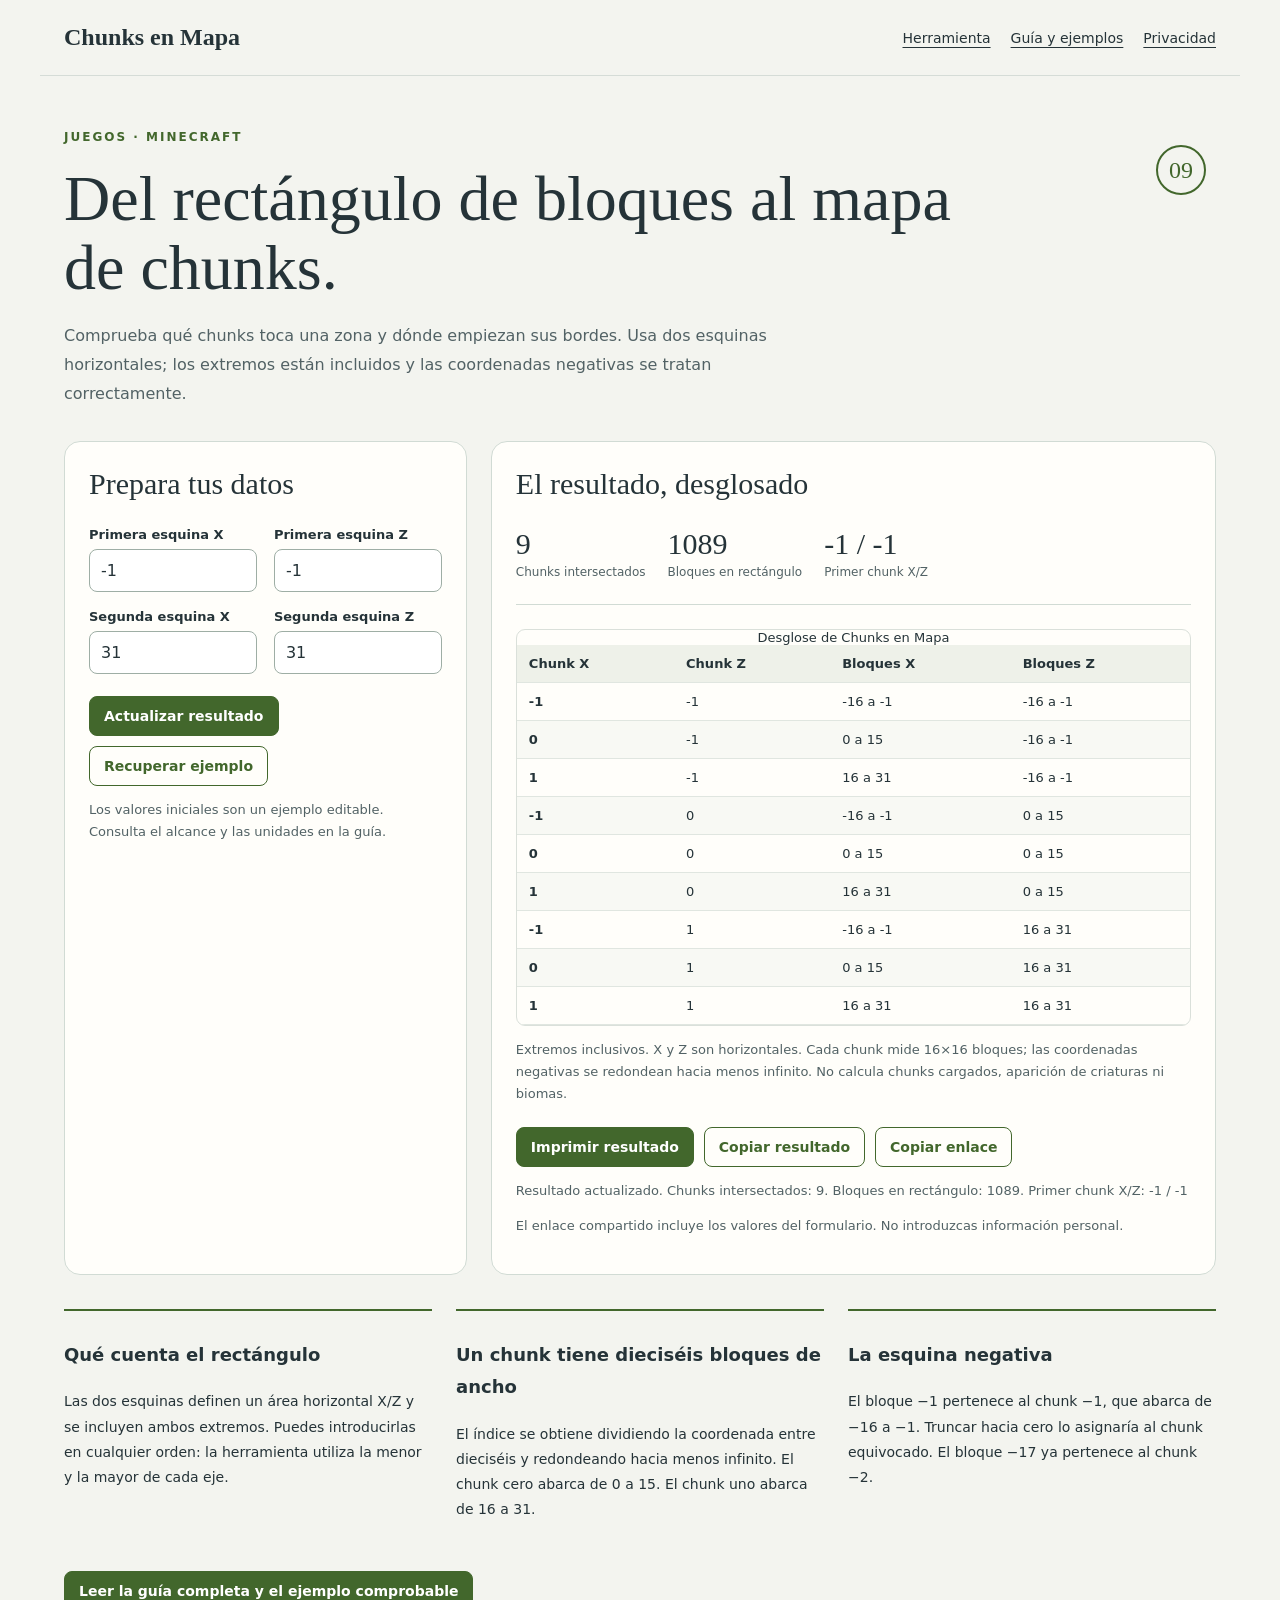
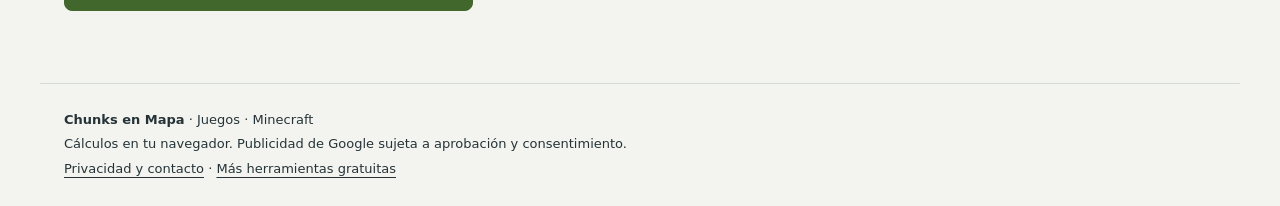
==== index.html @ a4ac7a9f "Publicar Chunks en Mapa completa" ====
<!doctype html><html lang="es"><head><meta charset="utf-8"><meta name="viewport" content="width=device-width,initial-scale=1"><meta name="theme-color" content="#42672c"><title>Calculadora de chunks por rectángulo y coordenadas negativas | Chunks en Mapa</title><meta name="description" content="Convierte un rectángulo de coordenadas X/Z en chunks de Minecraft, cuenta los intersectados y consulta sus límites, incluidas las coordenadas negativas."><link rel="canonical" href="https://ilga25.github.io/chunks-en-mapa/"><link rel="icon" href="favicon.svg" type="image/svg+xml"><link rel="stylesheet" href="style.css"><style>:root{--accent:#42672c}</style><script async src="https://pagead2.googlesyndication.com/pagead/js/adsbygoogle.js?client=ca-pub-2632653491273997" crossorigin="anonymous"></script><script src="privacy-options.js" defer></script><script src="math.js" defer></script><script src="app.js" defer></script><script id="tool-config" type="application/json">{"slug": "chunks-en-mapa", "name": "Chunks en Mapa", "kind": "chunks", "category": "Juegos · Minecraft", "color": "#42672c", "title": "Calculadora de chunks por rectángulo y coordenadas negativas", "description": "Convierte un rectángulo de coordenadas X/Z en chunks de Minecraft, cuenta los intersectados y consulta sus límites, incluidas las coordenadas negativas.", "hero": "Del rectángulo de bloques al mapa de chunks.", "intro": "Comprueba qué chunks toca una zona y dónde empiezan sus bordes. Usa dos esquinas horizontales; los extremos están incluidos y las coordenadas negativas se tratan correctamente.", "fields": [["x1", "Primera esquina X", -1, -30000000, 30000000, 1], ["z1", "Primera esquina Z", -1, -30000000, 30000000, 1], ["x2", "Segunda esquina X", 31, -30000000, 30000000, 1], ["z2", "Segunda esquina Z", 31, -30000000, 30000000, 1]], "source": ["Microsoft Learn: dimensiones de los chunks", "https://learn.microsoft.com/en-us/minecraft/creator/documents/simulationrenderdistanceguide?view=minecraft-bedrock-stable"], "guide": [["Qué cuenta el rectángulo", "Las dos esquinas definen un área horizontal X/Z y se incluyen ambos extremos. Puedes introducirlas en cualquier orden: la herramienta utiliza la menor y la mayor de cada eje."], ["Un chunk tiene dieciséis bloques de ancho", "El índice se obtiene dividiendo la coordenada entre dieciséis y redondeando hacia menos infinito. El chunk cero abarca de 0 a 15. El chunk uno abarca de 16 a 31."], ["La esquina negativa", "El bloque −1 pertenece al chunk −1, que abarca de −16 a −1. Truncar hacia cero lo asignaría al chunk equivocado. El bloque −17 ya pertenece al chunk −2."], ["Intersectar no es cubrir entero", "Un rectángulo puede tocar un solo bloque de un chunk y aun así ese chunk cuenta. Los límites de la tabla muestran los chunks completos, no solo la parte que se encuentra dentro de tu rectángulo."], ["No calcula lo que se está cargando", "El resultado es geométrico. Distancia de simulación, renderizado, plataformas y reglas del juego determinan otros comportamientos. No identifica slime chunks ni predice aparición de criaturas. Es una herramienta independiente y no oficial."], ["Ejemplo comprobable", "Desde X/Z −1 hasta 31 en ambos ejes aparecen los índices −1, 0 y 1. Son tres columnas por tres filas: nueve chunks intersectados. El rectángulo de bloques mide 33 por 33, un total de 1.089 bloques."]]}</script><script type="application/ld+json">{"@context": "https://schema.org", "@type": "WebApplication", "name": "Chunks en Mapa", "url": "https://ilga25.github.io/chunks-en-mapa/", "description": "Convierte un rectángulo de coordenadas X/Z en chunks de Minecraft, cuenta los intersectados y consulta sus límites, incluidas las coordenadas negativas.", "inLanguage": "es", "operatingSystem": "Any", "applicationCategory": "UtilitiesApplication", "offers": {"@type": "Offer", "price": "0", "priceCurrency": "EUR"}}</script></head><body><a href="#main" class="skip">Saltar al contenido</a><header><a href="./">Chunks en Mapa</a><nav aria-label="Principal"><a href="./">Herramienta</a><a href="guia.html">Guía y ejemplos</a><a href="privacidad.html">Privacidad</a></nav></header><main id="main"><section class="hero"><div class="badge" aria-hidden="true">09</div><p class="eyebrow">Juegos · Minecraft</p><h1>Del rectángulo de bloques al mapa de chunks.</h1><p class="intro">Comprueba qué chunks toca una zona y dónde empiezan sus bordes. Usa dos esquinas horizontales; los extremos están incluidos y las coordenadas negativas se tratan correctamente.</p></section><div class="workspace"><section class="panel inputs"><h2>Prepara tus datos</h2><form id="form"><div class="fields"><label class="field">Primera esquina X<input id="x1" type="number" min="-30000000" max="30000000" step="1" value="-1" required></label><label class="field">Primera esquina Z<input id="z1" type="number" min="-30000000" max="30000000" step="1" value="-1" required></label><label class="field">Segunda esquina X<input id="x2" type="number" min="-30000000" max="30000000" step="1" value="31" required></label><label class="field">Segunda esquina Z<input id="z2" type="number" min="-30000000" max="30000000" step="1" value="31" required></label></div><div class="actions"><button type="submit">Actualizar resultado</button><button id="reset" class="secondary" type="button">Recuperar ejemplo</button></div></form><p class="small">Los valores iniciales son un ejemplo editable. Consulta el alcance y las unidades en la guía.</p></section><section class="panel output"><h2>El resultado, desglosado</h2><noscript>Activa JavaScript para utilizar la herramienta. La guía se puede consultar sin JavaScript.</noscript><p id="error" role="alert" hidden></p><div id="result"><div id="metrics" class="metrics"></div><div class="table-wrap"><table><caption>Desglose de Chunks en Mapa</caption><thead><tr id="head-row"></tr></thead><tbody id="body-rows"></tbody></table></div><p id="note" class="small"></p></div><div class="actions"><button id="print" type="button">Imprimir resultado</button><button id="copy" type="button" class="secondary">Copiar resultado</button><button id="share" type="button" class="secondary">Copiar enlace</button></div><p id="feedback" role="status" class="small"></p><textarea id="copy-field" aria-label="Contenido para copiar" readonly hidden></textarea><p id="status" role="status" class="small"></p><p class="small share-note">El enlace compartido incluye los valores del formulario. No introduzcas información personal.</p></section></div><section class="cards"><article><h3>Qué cuenta el rectángulo</h3><p>Las dos esquinas definen un área horizontal X/Z y se incluyen ambos extremos. Puedes introducirlas en cualquier orden: la herramienta utiliza la menor y la mayor de cada eje.</p></article><article><h3>Un chunk tiene dieciséis bloques de ancho</h3><p>El índice se obtiene dividiendo la coordenada entre dieciséis y redondeando hacia menos infinito. El chunk cero abarca de 0 a 15. El chunk uno abarca de 16 a 31.</p></article><article><h3>La esquina negativa</h3><p>El bloque −1 pertenece al chunk −1, que abarca de −16 a −1. Truncar hacia cero lo asignaría al chunk equivocado. El bloque −17 ya pertenece al chunk −2.</p></article></section><p class="guide-link"><a class="button" href="guia.html">Leer la guía completa y el ejemplo comprobable</a></p></main><footer><strong>Chunks en Mapa</strong> · Juegos · Minecraft<br>Cálculos en tu navegador. Publicidad de Google sujeta a aprobación y consentimiento.<br><a href="privacidad.html">Privacidad y contacto</a> · <a href="https://ilga25.github.io/herramientas.html">Más herramientas gratuitas</a><div><button type="button" id="privacy-options" class="secondary" hidden>Opciones de privacidad</button></div></footer></body></html>
---- style.css ----
:root{font-family:system-ui,sans-serif;color:#253338;background:#f3f4ef;font-synthesis:none;--accent:#155e63}*{box-sizing:border-box}body{margin:0}a{color:inherit;text-underline-offset:4px}header,main,footer{max-width:1200px;margin:auto;padding:24px}header{display:flex;justify-content:space-between;align-items:center;gap:20px;border-bottom:1px solid #d5dcd7}header>a{font:700 24px Georgia,serif;text-decoration:none}nav{display:flex;flex-wrap:wrap;gap:20px;font-size:14px}.eyebrow{text-transform:uppercase;letter-spacing:2px;font-size:12px;color:var(--accent);font-weight:750;margin-top:30px}h1{font:clamp(40px,5vw,65px)/1.08 Georgia,serif;font-weight:400;max-width:900px;margin:20px 0}h2{font:30px/1.2 Georgia,serif}h3{font-size:18px}.intro{max-width:760px;line-height:1.8;color:#526265}.hero{position:relative;padding-right:70px}.badge{position:absolute;right:10px;top:15px;width:50px;height:50px;border:2px solid var(--accent);color:var(--accent);border-radius:50%;display:grid;place-items:center;font:24px Georgia,serif}.workspace{display:grid;grid-template-columns:minmax(300px,.75fr) minmax(430px,1.35fr);gap:24px;margin:32px 0}.panel{min-width:0;background:#fffefa;border:1px solid #d1dbd4;border-radius:16px;padding:24px}.panel h2{margin-top:0}.fields{display:grid;grid-template-columns:1fr 1fr;gap:17px}.field{font-size:13px;font-weight:650;display:block}.field input,.field select,.field textarea{display:block;width:100%;min-width:0;margin:7px 0 0;border:1px solid #9eaea5;border-radius:8px;background:white;font:16px system-ui;color:#253338;padding:11px}.field textarea{min-height:240px;resize:vertical;font:14px/1.6 ui-monospace,monospace}.text-field{grid-column:1/-1}input:focus,textarea:focus,button:focus-visible{outline:3px solid color-mix(in srgb,var(--accent) 35%,white);outline-offset:2px}.actions{display:flex;gap:10px;flex-wrap:wrap;margin-top:22px}button,.button{border:1px solid var(--accent);border-radius:8px;background:var(--accent);color:white;padding:11px 14px;font:600 14px system-ui;cursor:pointer;text-decoration:none;display:inline-block}button.secondary{background:transparent;color:var(--accent)}button:disabled{opacity:.45;cursor:default}.small{font-size:13px;line-height:1.7;color:#526265}.metrics{display:flex;flex-wrap:wrap;gap:22px;padding:0 0 24px;border-bottom:1px solid #d1dbd4;margin-bottom:24px}.metrics div{max-width:100%}.metrics strong{display:block;font:30px Georgia,serif;overflow-wrap:anywhere}.metrics span{font-size:12px;color:#526265}.table-wrap{overflow:auto;max-height:680px;border:1px solid #dae0da;border-radius:9px}table{border-collapse:collapse;width:100%;font-size:13px}th,td{border-bottom:1px solid #e0e6e0;padding:11px 12px;text-align:left;vertical-align:top}thead{background:#eef1e9;position:sticky;top:0}tbody th{font-weight:600}tbody tr:nth-child(even){background:#f8f9f4}td{white-space:pre-wrap;overflow-wrap:anywhere;max-width:500px}#error{background:#fbece3;color:#833e20;border-left:4px solid #af5b32;padding:18px;line-height:1.6}#copy-field{width:100%;min-height:100px;font:13px monospace}.reading{max-width:790px;line-height:1.85}.reading h2{margin-top:34px}.cards{display:grid;grid-template-columns:repeat(3,1fr);gap:24px;margin:34px 0}.cards article{border-top:2px solid var(--accent);padding-top:10px;font-size:14px;line-height:1.8}footer{border-top:1px solid #d5dcd7;margin-top:32px;font-size:13px;line-height:1.9}.skip{position:absolute;top:-100px}.skip:focus{top:10px;background:white;padding:14px;z-index:10}[hidden]{display:none!important}.prompt-tool .workspace{grid-template-columns:1fr}.prompt-tool .fields{grid-template-columns:1fr 1fr}.prompt-tool .text-field{grid-column:auto}.prompt-tool .table-wrap td:last-child{min-width:280px;max-width:750px;font-family:ui-monospace,monospace}.prompt-tool .table-wrap{max-height:800px}@media(max-width:850px){.workspace{grid-template-columns:1fr}.cards{grid-template-columns:1fr}.prompt-tool .fields{grid-template-columns:1fr}.hero{padding-right:0}.badge{display:none}header{align-items:flex-start;flex-direction:column}h1{font-size:43px}}@media(max-width:420px){header,main,footer{padding:18px}.panel{padding:17px}.fields{grid-template-columns:1fr}nav{gap:14px}}@media print{body{background:white}header,footer,.hero,.inputs,.actions,.small.share-note,.cards,#feedback,#copy-field,.guide-link{display:none}.workspace{display:block}.panel{border:0;padding:0}.table-wrap{max-height:none;overflow:visible;border:0}thead{position:static}tr{break-inside:avoid}table{font-size:10px}main{padding:0}.metrics strong{font-size:24px}}
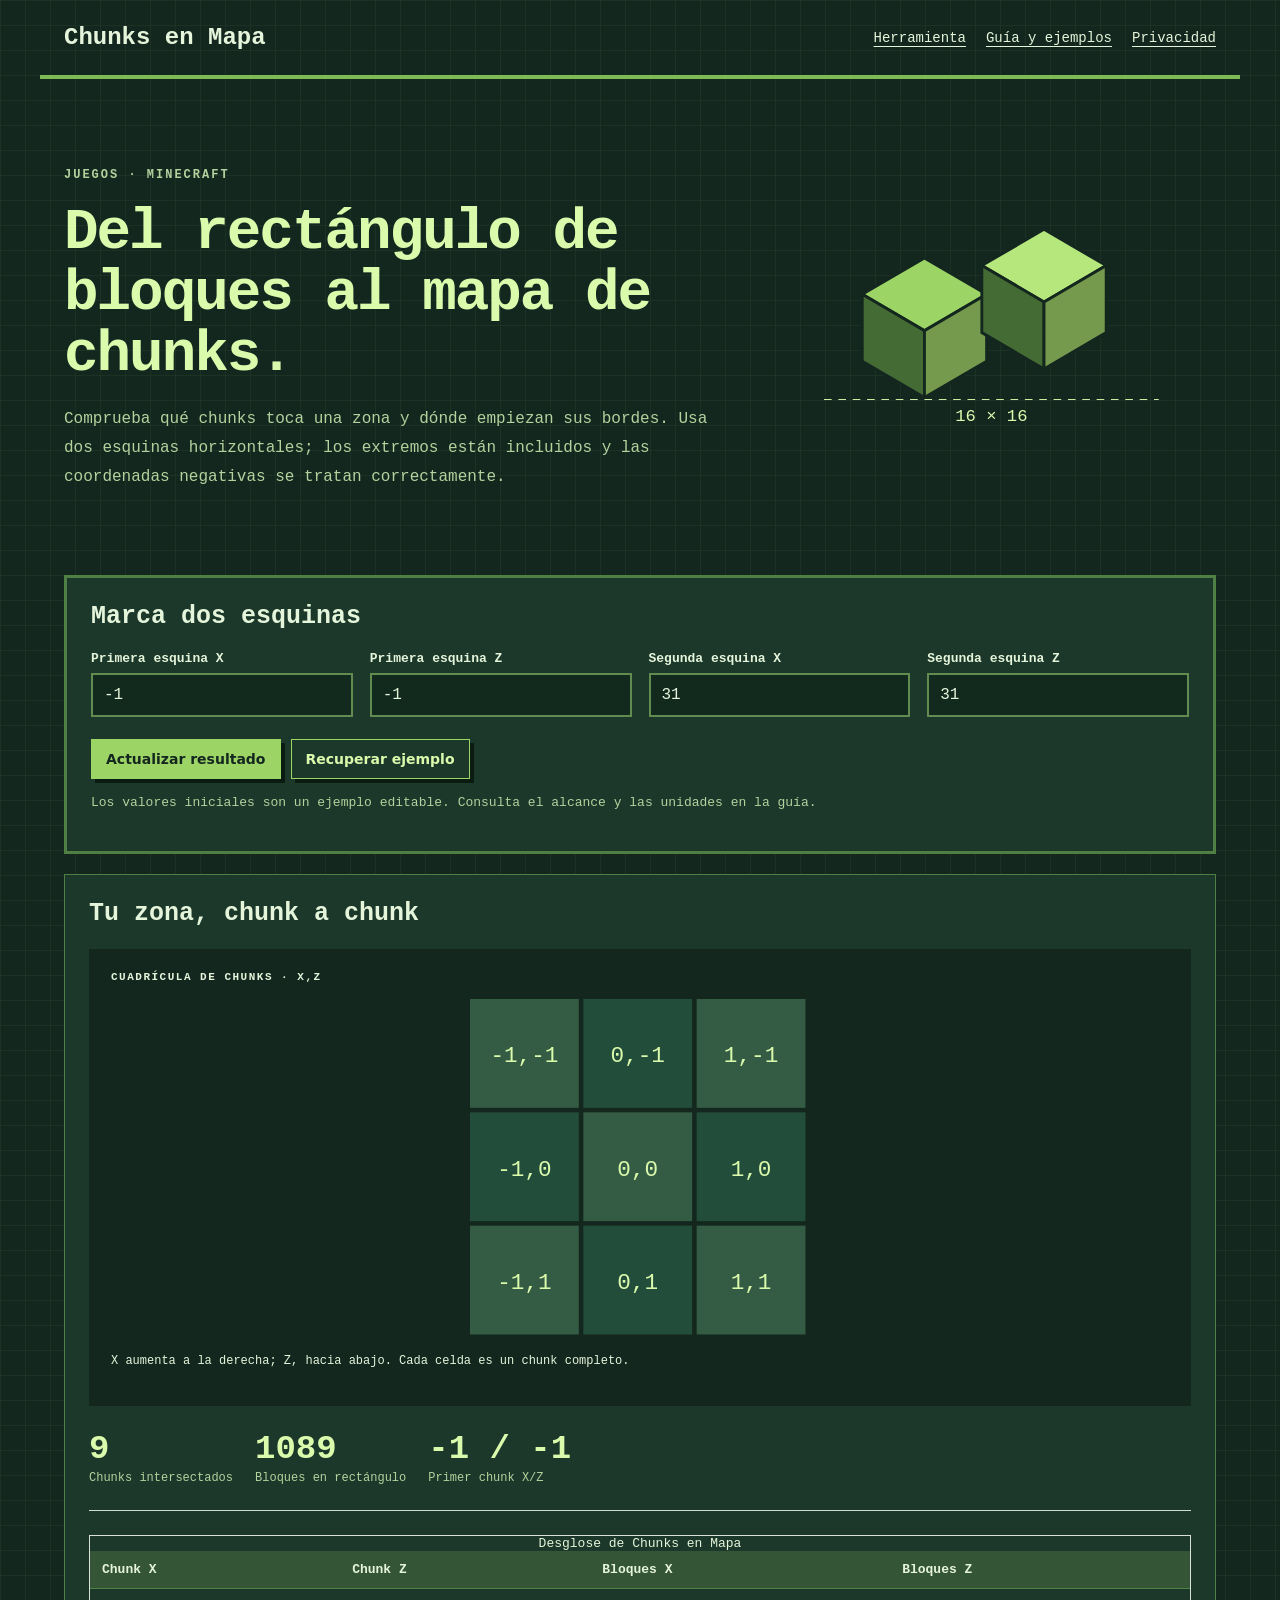
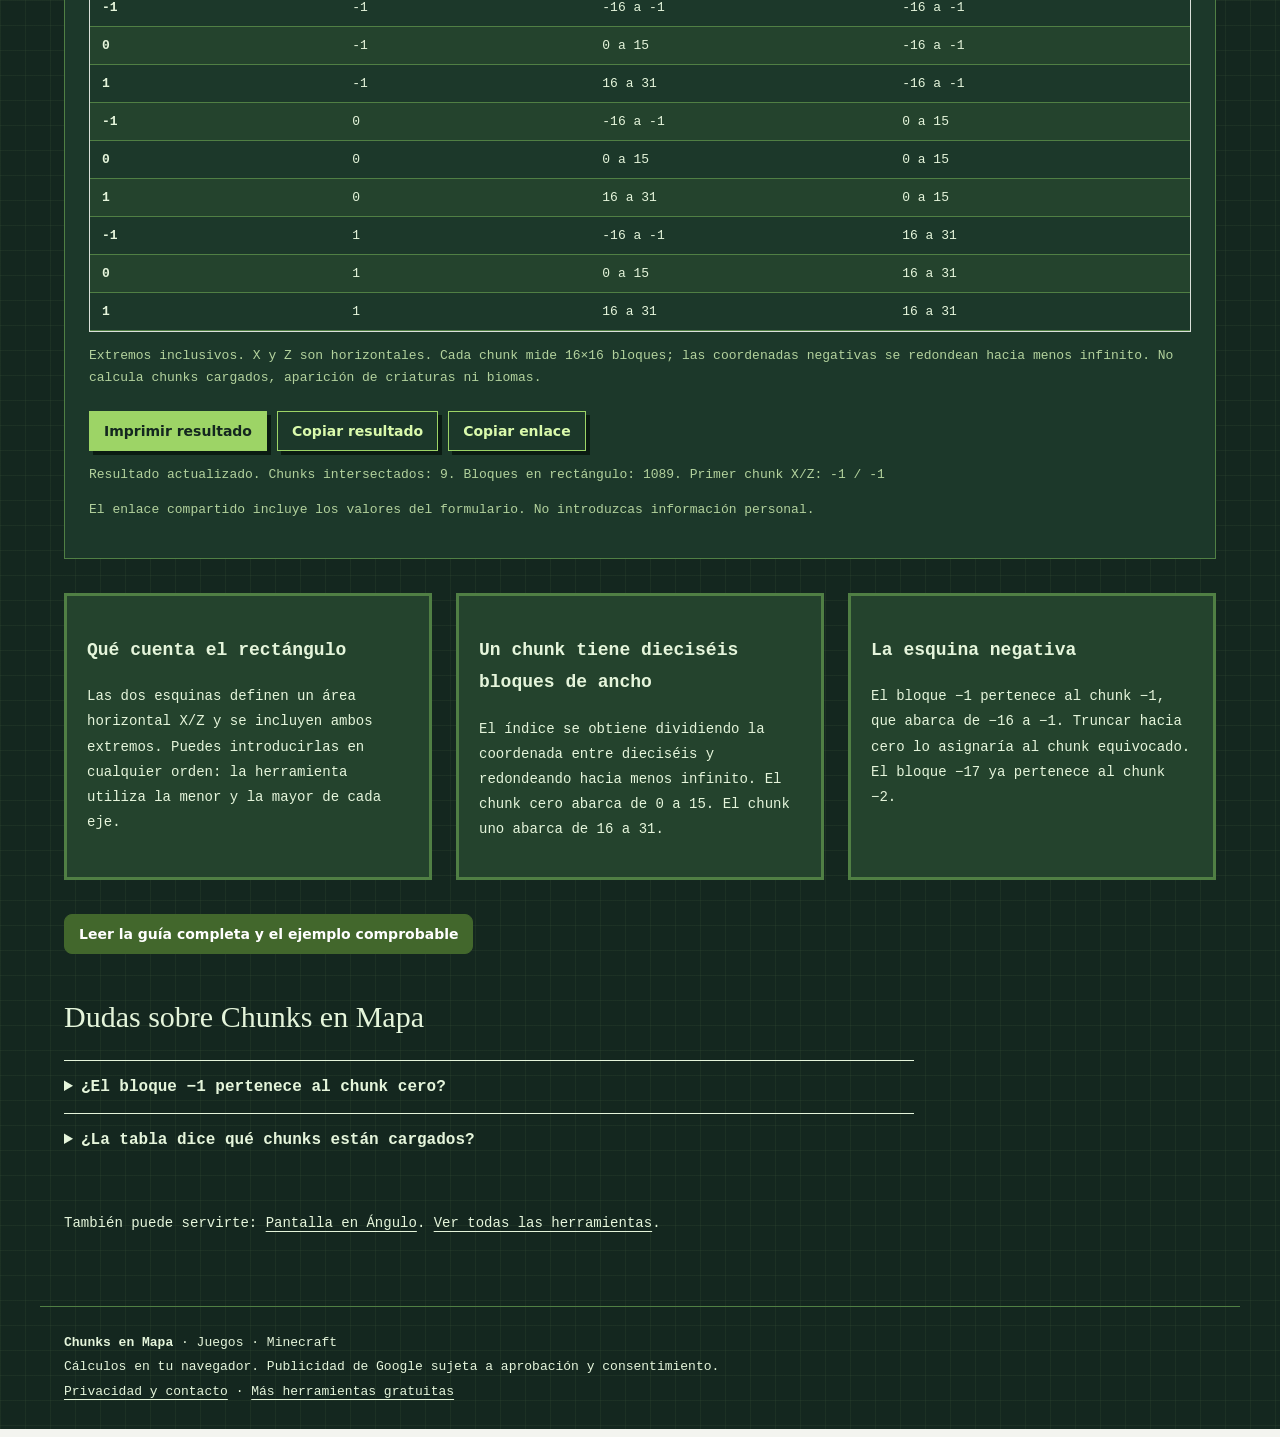
==== commit 5f483d69: "Identidad visual y SEO de Chunks en Mapa" ====
--- a/index.html
+++ b/index.html
@@ -1 +1 @@
-<!doctype html><html lang="es"><head><meta charset="utf-8"><meta name="viewport" content="width=device-width,initial-scale=1"><meta name="theme-color" content="#42672c"><title>Calculadora de chunks por rectángulo y coordenadas negativas | Chunks en Mapa</title><meta name="description" content="Convierte un rectángulo de coordenadas X/Z en chunks de Minecraft, cuenta los intersectados y consulta sus límites, incluidas las coordenadas negativas."><link rel="canonical" href="https://ilga25.github.io/chunks-en-mapa/"><link rel="icon" href="favicon.svg" type="image/svg+xml"><link rel="stylesheet" href="style.css"><style>:root{--accent:#42672c}</style><script async src="https://pagead2.googlesyndication.com/pagead/js/adsbygoogle.js?client=ca-pub-2632653491273997" crossorigin="anonymous"></script><script src="privacy-options.js" defer></script><script src="math.js" defer></script><script src="app.js" defer></script><script id="tool-config" type="application/json">{"slug": "chunks-en-mapa", "name": "Chunks en Mapa", "kind": "chunks", "category": "Juegos · Minecraft", "color": "#42672c", "title": "Calculadora de chunks por rectángulo y coordenadas negativas", "description": "Convierte un rectángulo de coordenadas X/Z en chunks de Minecraft, cuenta los intersectados y consulta sus límites, incluidas las coordenadas negativas.", "hero": "Del rectángulo de bloques al mapa de chunks.", "intro": "Comprueba qué chunks toca una zona y dónde empiezan sus bordes. Usa dos esquinas horizontales; los extremos están incluidos y las coordenadas negativas se tratan correctamente.", "fields": [["x1", "Primera esquina X", -1, -30000000, 30000000, 1], ["z1", "Primera esquina Z", -1, -30000000, 30000000, 1], ["x2", "Segunda esquina X", 31, -30000000, 30000000, 1], ["z2", "Segunda esquina Z", 31, -30000000, 30000000, 1]], "source": ["Microsoft Learn: dimensiones de los chunks", "https://learn.microsoft.com/en-us/minecraft/creator/documents/simulationrenderdistanceguide?view=minecraft-bedrock-stable"], "guide": [["Qué cuenta el rectángulo", "Las dos esquinas definen un área horizontal X/Z y se incluyen ambos extremos. Puedes introducirlas en cualquier orden: la herramienta utiliza la menor y la mayor de cada eje."], ["Un chunk tiene dieciséis bloques de ancho", "El índice se obtiene dividiendo la coordenada entre dieciséis y redondeando hacia menos infinito. El chunk cero abarca de 0 a 15. El chunk uno abarca de 16 a 31."], ["La esquina negativa", "El bloque −1 pertenece al chunk −1, que abarca de −16 a −1. Truncar hacia cero lo asignaría al chunk equivocado. El bloque −17 ya pertenece al chunk −2."], ["Intersectar no es cubrir entero", "Un rectángulo puede tocar un solo bloque de un chunk y aun así ese chunk cuenta. Los límites de la tabla muestran los chunks completos, no solo la parte que se encuentra dentro de tu rectángulo."], ["No calcula lo que se está cargando", "El resultado es geométrico. Distancia de simulación, renderizado, plataformas y reglas del juego determinan otros comportamientos. No identifica slime chunks ni predice aparición de criaturas. Es una herramienta independiente y no oficial."], ["Ejemplo comprobable", "Desde X/Z −1 hasta 31 en ambos ejes aparecen los índices −1, 0 y 1. Son tres columnas por tres filas: nueve chunks intersectados. El rectángulo de bloques mide 33 por 33, un total de 1.089 bloques."]]}</script><script type="application/ld+json">{"@context": "https://schema.org", "@type": "WebApplication", "name": "Chunks en Mapa", "url": "https://ilga25.github.io/chunks-en-mapa/", "description": "Convierte un rectángulo de coordenadas X/Z en chunks de Minecraft, cuenta los intersectados y consulta sus límites, incluidas las coordenadas negativas.", "inLanguage": "es", "operatingSystem": "Any", "applicationCategory": "UtilitiesApplication", "offers": {"@type": "Offer", "price": "0", "priceCurrency": "EUR"}}</script></head><body><a href="#main" class="skip">Saltar al contenido</a><header><a href="./">Chunks en Mapa</a><nav aria-label="Principal"><a href="./">Herramienta</a><a href="guia.html">Guía y ejemplos</a><a href="privacidad.html">Privacidad</a></nav></header><main id="main"><section class="hero"><div class="badge" aria-hidden="true">09</div><p class="eyebrow">Juegos · Minecraft</p><h1>Del rectángulo de bloques al mapa de chunks.</h1><p class="intro">Comprueba qué chunks toca una zona y dónde empiezan sus bordes. Usa dos esquinas horizontales; los extremos están incluidos y las coordenadas negativas se tratan correctamente.</p></section><div class="workspace"><section class="panel inputs"><h2>Prepara tus datos</h2><form id="form"><div class="fields"><label class="field">Primera esquina X<input id="x1" type="number" min="-30000000" max="30000000" step="1" value="-1" required></label><label class="field">Primera esquina Z<input id="z1" type="number" min="-30000000" max="30000000" step="1" value="-1" required></label><label class="field">Segunda esquina X<input id="x2" type="number" min="-30000000" max="30000000" step="1" value="31" required></label><label class="field">Segunda esquina Z<input id="z2" type="number" min="-30000000" max="30000000" step="1" value="31" required></label></div><div class="actions"><button type="submit">Actualizar resultado</button><button id="reset" class="secondary" type="button">Recuperar ejemplo</button></div></form><p class="small">Los valores iniciales son un ejemplo editable. Consulta el alcance y las unidades en la guía.</p></section><section class="panel output"><h2>El resultado, desglosado</h2><noscript>Activa JavaScript para utilizar la herramienta. La guía se puede consultar sin JavaScript.</noscript><p id="error" role="alert" hidden></p><div id="result"><div id="metrics" class="metrics"></div><div class="table-wrap"><table><caption>Desglose de Chunks en Mapa</caption><thead><tr id="head-row"></tr></thead><tbody id="body-rows"></tbody></table></div><p id="note" class="small"></p></div><div class="actions"><button id="print" type="button">Imprimir resultado</button><button id="copy" type="button" class="secondary">Copiar resultado</button><button id="share" type="button" class="secondary">Copiar enlace</button></div><p id="feedback" role="status" class="small"></p><textarea id="copy-field" aria-label="Contenido para copiar" readonly hidden></textarea><p id="status" role="status" class="small"></p><p class="small share-note">El enlace compartido incluye los valores del formulario. No introduzcas información personal.</p></section></div><section class="cards"><article><h3>Qué cuenta el rectángulo</h3><p>Las dos esquinas definen un área horizontal X/Z y se incluyen ambos extremos. Puedes introducirlas en cualquier orden: la herramienta utiliza la menor y la mayor de cada eje.</p></article><article><h3>Un chunk tiene dieciséis bloques de ancho</h3><p>El índice se obtiene dividiendo la coordenada entre dieciséis y redondeando hacia menos infinito. El chunk cero abarca de 0 a 15. El chunk uno abarca de 16 a 31.</p></article><article><h3>La esquina negativa</h3><p>El bloque −1 pertenece al chunk −1, que abarca de −16 a −1. Truncar hacia cero lo asignaría al chunk equivocado. El bloque −17 ya pertenece al chunk −2.</p></article></section><p class="guide-link"><a class="button" href="guia.html">Leer la guía completa y el ejemplo comprobable</a></p></main><footer><strong>Chunks en Mapa</strong> · Juegos · Minecraft<br>Cálculos en tu navegador. Publicidad de Google sujeta a aprobación y consentimiento.<br><a href="privacidad.html">Privacidad y contacto</a> · <a href="https://ilga25.github.io/herramientas.html">Más herramientas gratuitas</a><div><button type="button" id="privacy-options" class="secondary" hidden>Opciones de privacidad</button></div></footer></body></html>+<!doctype html><html lang="es"><head><meta charset="utf-8"><meta name="viewport" content="width=device-width,initial-scale=1"><meta name="theme-color" content="#42672c"><title>Calculadora de chunks por rectángulo y coordenadas negativas | Chunks en Mapa</title><meta name="description" content="Convierte un rectángulo de coordenadas X/Z en chunks de Minecraft, cuenta los intersectados y consulta sus límites, incluidas las coordenadas negativas."><link rel="canonical" href="https://ilga25.github.io/chunks-en-mapa/"><link rel="icon" href="favicon.svg" type="image/svg+xml"><link rel="stylesheet" href="style.css"><style>:root{--accent:#42672c}</style><script async src="https://pagead2.googlesyndication.com/pagead/js/adsbygoogle.js?client=ca-pub-2632653491273997" crossorigin="anonymous"></script><script src="privacy-options.js" defer></script><script src="math.js" defer></script><script src="app.js" defer></script><script id="tool-config" type="application/json">{"slug": "chunks-en-mapa", "name": "Chunks en Mapa", "kind": "chunks", "category": "Juegos · Minecraft", "color": "#42672c", "title": "Calculadora de chunks por rectángulo y coordenadas negativas", "description": "Convierte un rectángulo de coordenadas X/Z en chunks de Minecraft, cuenta los intersectados y consulta sus límites, incluidas las coordenadas negativas.", "hero": "Del rectángulo de bloques al mapa de chunks.", "intro": "Comprueba qué chunks toca una zona y dónde empiezan sus bordes. Usa dos esquinas horizontales; los extremos están incluidos y las coordenadas negativas se tratan correctamente.", "fields": [["x1", "Primera esquina X", -1, -30000000, 30000000, 1], ["z1", "Primera esquina Z", -1, -30000000, 30000000, 1], ["x2", "Segunda esquina X", 31, -30000000, 30000000, 1], ["z2", "Segunda esquina Z", 31, -30000000, 30000000, 1]], "source": ["Microsoft Learn: dimensiones de los chunks", "https://learn.microsoft.com/en-us/minecraft/creator/documents/simulationrenderdistanceguide?view=minecraft-bedrock-stable"], "guide": [["Qué cuenta el rectángulo", "Las dos esquinas definen un área horizontal X/Z y se incluyen ambos extremos. Puedes introducirlas en cualquier orden: la herramienta utiliza la menor y la mayor de cada eje."], ["Un chunk tiene dieciséis bloques de ancho", "El índice se obtiene dividiendo la coordenada entre dieciséis y redondeando hacia menos infinito. El chunk cero abarca de 0 a 15. El chunk uno abarca de 16 a 31."], ["La esquina negativa", "El bloque −1 pertenece al chunk −1, que abarca de −16 a −1. Truncar hacia cero lo asignaría al chunk equivocado. El bloque −17 ya pertenece al chunk −2."], ["Intersectar no es cubrir entero", "Un rectángulo puede tocar un solo bloque de un chunk y aun así ese chunk cuenta. Los límites de la tabla muestran los chunks completos, no solo la parte que se encuentra dentro de tu rectángulo."], ["No calcula lo que se está cargando", "El resultado es geométrico. Distancia de simulación, renderizado, plataformas y reglas del juego determinan otros comportamientos. No identifica slime chunks ni predice aparición de criaturas. Es una herramienta independiente y no oficial."], ["Ejemplo comprobable", "Desde X/Z −1 hasta 31 en ambos ejes aparecen los índices −1, 0 y 1. Son tres columnas por tres filas: nueve chunks intersectados. El rectángulo de bloques mide 33 por 33, un total de 1.089 bloques."]]}</script><script type="application/ld+json">{"@context": "https://schema.org", "@type": "WebApplication", "name": "Chunks en Mapa", "url": "https://ilga25.github.io/chunks-en-mapa/", "description": "Convierte un rectángulo de coordenadas X/Z en chunks de Minecraft, cuenta los intersectados y consulta sus límites, incluidas las coordenadas negativas.", "inLanguage": "es", "operatingSystem": "Any", "applicationCategory": "UtilitiesApplication", "offers": {"@type": "Offer", "price": "0", "priceCurrency": "EUR"}}</script><meta property="og:type" content="website"><meta property="og:locale" content="es_ES"><meta property="og:url" content="https://ilga25.github.io/chunks-en-mapa/"><meta property="og:title" content="Calculadora de chunks por rectángulo y coordenadas negativas | Chunks en Mapa"><meta name="twitter:card" content="summary"><meta property="og:description" content="Convierte un rectángulo de coordenadas X/Z en chunks de Minecraft, cuenta los intersectados y consulta sus límites, incluidas las coordenadas negativas."></head><body class="theme-chunks"><a href="#main" class="skip">Saltar al contenido</a><header><a href="./">Chunks en Mapa</a><nav aria-label="Principal"><a href="./">Herramienta</a><a href="guia.html">Guía y ejemplos</a><a href="privacidad.html">Privacidad</a></nav></header><main id="main"><section class="hero"><div class="hero-copy"><p class="eyebrow">Juegos · Minecraft</p><h1>Del rectángulo de bloques al mapa de chunks.</h1><p class="intro">Comprueba qué chunks toca una zona y dónde empiezan sus bordes. Usa dos esquinas horizontales; los extremos están incluidos y las coordenadas negativas se tratan correctamente.</p></div><div class="brand-art" aria-hidden="true"><svg viewBox="0 0 400 230"><g stroke="#14271f" stroke-width="3"><path d="M65 85l65-38 65 38-65 38z" fill="#9dd466"/><path d="M65 85v70l65 38v-70z" fill="#456b35"/><path d="M130 123v70l65-38V85z" fill="#75994d"/><path d="M190 55l65-38 65 38-65 38z" fill="#b6e77c"/><path d="M190 55v70l65 38V93z" fill="#456b35"/><path d="M255 93v70l65-38V55z" fill="#75994d"/></g><path d="M25 195h350" stroke="#dafaac" stroke-dasharray="8 7"/><text x="200" y="217" fill="#dafaac" text-anchor="middle" font-family="monospace" font-size="18">16 × 16</text></svg></div></section><div class="workspace"><section class="panel inputs"><h2>Marca dos esquinas</h2><form id="form"><div class="fields"><label class="field">Primera esquina X<input id="x1" type="number" min="-30000000" max="30000000" step="1" value="-1" required></label><label class="field">Primera esquina Z<input id="z1" type="number" min="-30000000" max="30000000" step="1" value="-1" required></label><label class="field">Segunda esquina X<input id="x2" type="number" min="-30000000" max="30000000" step="1" value="31" required></label><label class="field">Segunda esquina Z<input id="z2" type="number" min="-30000000" max="30000000" step="1" value="31" required></label></div><div class="actions"><button type="submit">Actualizar resultado</button><button id="reset" class="secondary" type="button">Recuperar ejemplo</button></div></form><p class="small">Los valores iniciales son un ejemplo editable. Consulta el alcance y las unidades en la guía.</p></section><section class="panel output"><h2>Tu zona, chunk a chunk</h2><noscript>Activa JavaScript para utilizar la herramienta. La guía se puede consultar sin JavaScript.</noscript><p id="error" role="alert" hidden></p><div id="result"><div id="feature-viz"></div><div id="metrics" class="metrics"></div><div class="table-wrap"><table><caption>Desglose de Chunks en Mapa</caption><thead><tr id="head-row"></tr></thead><tbody id="body-rows"></tbody></table></div><p id="note" class="small"></p></div><div class="actions"><button id="print" type="button">Imprimir resultado</button><button id="copy" type="button" class="secondary">Copiar resultado</button><button id="share" type="button" class="secondary">Copiar enlace</button></div><p id="feedback" role="status" class="small"></p><textarea id="copy-field" aria-label="Contenido para copiar" readonly hidden></textarea><p id="status" role="status" class="small"></p><p class="small share-note">El enlace compartido incluye los valores del formulario. No introduzcas información personal.</p></section></div><section class="cards"><article><h3>Qué cuenta el rectángulo</h3><p>Las dos esquinas definen un área horizontal X/Z y se incluyen ambos extremos. Puedes introducirlas en cualquier orden: la herramienta utiliza la menor y la mayor de cada eje.</p></article><article><h3>Un chunk tiene dieciséis bloques de ancho</h3><p>El índice se obtiene dividiendo la coordenada entre dieciséis y redondeando hacia menos infinito. El chunk cero abarca de 0 a 15. El chunk uno abarca de 16 a 31.</p></article><article><h3>La esquina negativa</h3><p>El bloque −1 pertenece al chunk −1, que abarca de −16 a −1. Truncar hacia cero lo asignaría al chunk equivocado. El bloque −17 ya pertenece al chunk −2.</p></article></section><p class="guide-link"><a class="button" href="guia.html">Leer la guía completa y el ejemplo comprobable</a></p><!-- EXTRA IDENTIDAD --><section class="faq-custom"><h2>Dudas sobre Chunks en Mapa</h2><details><summary>¿El bloque −1 pertenece al chunk cero?</summary><p>No. Pertenece al chunk −1, que contiene los bloques de −16 a −1.</p></details><details><summary>¿La tabla dice qué chunks están cargados?</summary><p>No. Cuenta los que intersectan un rectángulo; la carga depende de ajustes y reglas del juego.</p></details></section><p class="related-tool">También puede servirte: <a href="https://ilga25.github.io/pantalla-en-angulo/">Pantalla en Ángulo</a>. <a href="https://ilga25.github.io/herramientas.html">Ver todas las herramientas</a>.</p><!-- FIN EXTRA IDENTIDAD --></main><footer><strong>Chunks en Mapa</strong> · Juegos · Minecraft<br>Cálculos en tu navegador. Publicidad de Google sujeta a aprobación y consentimiento.<br><a href="privacidad.html">Privacidad y contacto</a> · <a href="https://ilga25.github.io/herramientas.html">Más herramientas gratuitas</a><div><button type="button" id="privacy-options" class="secondary" hidden>Opciones de privacidad</button></div></footer></body></html>
--- a/style.css
+++ b/style.css
@@ -1 +1,13 @@
-:root{font-family:system-ui,sans-serif;color:#253338;background:#f3f4ef;font-synthesis:none;--accent:#155e63}*{box-sizing:border-box}body{margin:0}a{color:inherit;text-underline-offset:4px}header,main,footer{max-width:1200px;margin:auto;padding:24px}header{display:flex;justify-content:space-between;align-items:center;gap:20px;border-bottom:1px solid #d5dcd7}header>a{font:700 24px Georgia,serif;text-decoration:none}nav{display:flex;flex-wrap:wrap;gap:20px;font-size:14px}.eyebrow{text-transform:uppercase;letter-spacing:2px;font-size:12px;color:var(--accent);font-weight:750;margin-top:30px}h1{font:clamp(40px,5vw,65px)/1.08 Georgia,serif;font-weight:400;max-width:900px;margin:20px 0}h2{font:30px/1.2 Georgia,serif}h3{font-size:18px}.intro{max-width:760px;line-height:1.8;color:#526265}.hero{position:relative;padding-right:70px}.badge{position:absolute;right:10px;top:15px;width:50px;height:50px;border:2px solid var(--accent);color:var(--accent);border-radius:50%;display:grid;place-items:center;font:24px Georgia,serif}.workspace{display:grid;grid-template-columns:minmax(300px,.75fr) minmax(430px,1.35fr);gap:24px;margin:32px 0}.panel{min-width:0;background:#fffefa;border:1px solid #d1dbd4;border-radius:16px;padding:24px}.panel h2{margin-top:0}.fields{display:grid;grid-template-columns:1fr 1fr;gap:17px}.field{font-size:13px;font-weight:650;display:block}.field input,.field select,.field textarea{display:block;width:100%;min-width:0;margin:7px 0 0;border:1px solid #9eaea5;border-radius:8px;background:white;font:16px system-ui;color:#253338;padding:11px}.field textarea{min-height:240px;resize:vertical;font:14px/1.6 ui-monospace,monospace}.text-field{grid-column:1/-1}input:focus,textarea:focus,button:focus-visible{outline:3px solid color-mix(in srgb,var(--accent) 35%,white);outline-offset:2px}.actions{display:flex;gap:10px;flex-wrap:wrap;margin-top:22px}button,.button{border:1px solid var(--accent);border-radius:8px;background:var(--accent);color:white;padding:11px 14px;font:600 14px system-ui;cursor:pointer;text-decoration:none;display:inline-block}button.secondary{background:transparent;color:var(--accent)}button:disabled{opacity:.45;cursor:default}.small{font-size:13px;line-height:1.7;color:#526265}.metrics{display:flex;flex-wrap:wrap;gap:22px;padding:0 0 24px;border-bottom:1px solid #d1dbd4;margin-bottom:24px}.metrics div{max-width:100%}.metrics strong{display:block;font:30px Georgia,serif;overflow-wrap:anywhere}.metrics span{font-size:12px;color:#526265}.table-wrap{overflow:auto;max-height:680px;border:1px solid #dae0da;border-radius:9px}table{border-collapse:collapse;width:100%;font-size:13px}th,td{border-bottom:1px solid #e0e6e0;padding:11px 12px;text-align:left;vertical-align:top}thead{background:#eef1e9;position:sticky;top:0}tbody th{font-weight:600}tbody tr:nth-child(even){background:#f8f9f4}td{white-space:pre-wrap;overflow-wrap:anywhere;max-width:500px}#error{background:#fbece3;color:#833e20;border-left:4px solid #af5b32;padding:18px;line-height:1.6}#copy-field{width:100%;min-height:100px;font:13px monospace}.reading{max-width:790px;line-height:1.85}.reading h2{margin-top:34px}.cards{display:grid;grid-template-columns:repeat(3,1fr);gap:24px;margin:34px 0}.cards article{border-top:2px solid var(--accent);padding-top:10px;font-size:14px;line-height:1.8}footer{border-top:1px solid #d5dcd7;margin-top:32px;font-size:13px;line-height:1.9}.skip{position:absolute;top:-100px}.skip:focus{top:10px;background:white;padding:14px;z-index:10}[hidden]{display:none!important}.prompt-tool .workspace{grid-template-columns:1fr}.prompt-tool .fields{grid-template-columns:1fr 1fr}.prompt-tool .text-field{grid-column:auto}.prompt-tool .table-wrap td:last-child{min-width:280px;max-width:750px;font-family:ui-monospace,monospace}.prompt-tool .table-wrap{max-height:800px}@media(max-width:850px){.workspace{grid-template-columns:1fr}.cards{grid-template-columns:1fr}.prompt-tool .fields{grid-template-columns:1fr}.hero{padding-right:0}.badge{display:none}header{align-items:flex-start;flex-direction:column}h1{font-size:43px}}@media(max-width:420px){header,main,footer{padding:18px}.panel{padding:17px}.fields{grid-template-columns:1fr}nav{gap:14px}}@media print{body{background:white}header,footer,.hero,.inputs,.actions,.small.share-note,.cards,#feedback,#copy-field,.guide-link{display:none}.workspace{display:block}.panel{border:0;padding:0}.table-wrap{max-height:none;overflow:visible;border:0}thead{position:static}tr{break-inside:avoid}table{font-size:10px}main{padding:0}.metrics strong{font-size:24px}}
+:root{font-family:system-ui,sans-serif;color:#253338;background:#f3f4ef;font-synthesis:none;--accent:#155e63}*{box-sizing:border-box}body{margin:0}a{color:inherit;text-underline-offset:4px}header,main,footer{max-width:1200px;margin:auto;padding:24px}header{display:flex;justify-content:space-between;align-items:center;gap:20px;border-bottom:1px solid #d5dcd7}header>a{font:700 24px Georgia,serif;text-decoration:none}nav{display:flex;flex-wrap:wrap;gap:20px;font-size:14px}.eyebrow{text-transform:uppercase;letter-spacing:2px;font-size:12px;color:var(--accent);font-weight:750;margin-top:30px}h1{font:clamp(40px,5vw,65px)/1.08 Georgia,serif;font-weight:400;max-width:900px;margin:20px 0}h2{font:30px/1.2 Georgia,serif}h3{font-size:18px}.intro{max-width:760px;line-height:1.8;color:#526265}.hero{position:relative;padding-right:70px}.badge{position:absolute;right:10px;top:15px;width:50px;height:50px;border:2px solid var(--accent);color:var(--accent);border-radius:50%;display:grid;place-items:center;font:24px Georgia,serif}.workspace{display:grid;grid-template-columns:minmax(300px,.75fr) minmax(430px,1.35fr);gap:24px;margin:32px 0}.panel{min-width:0;background:#fffefa;border:1px solid #d1dbd4;border-radius:16px;padding:24px}.panel h2{margin-top:0}.fields{display:grid;grid-template-columns:1fr 1fr;gap:17px}.field{font-size:13px;font-weight:650;display:block}.field input,.field select,.field textarea{display:block;width:100%;min-width:0;margin:7px 0 0;border:1px solid #9eaea5;border-radius:8px;background:white;font:16px system-ui;color:#253338;padding:11px}.field textarea{min-height:240px;resize:vertical;font:14px/1.6 ui-monospace,monospace}.text-field{grid-column:1/-1}input:focus,textarea:focus,button:focus-visible{outline:3px solid color-mix(in srgb,var(--accent) 35%,white);outline-offset:2px}.actions{display:flex;gap:10px;flex-wrap:wrap;margin-top:22px}button,.button{border:1px solid var(--accent);border-radius:8px;background:var(--accent);color:white;padding:11px 14px;font:600 14px system-ui;cursor:pointer;text-decoration:none;display:inline-block}button.secondary{background:transparent;color:var(--accent)}button:disabled{opacity:.45;cursor:default}.small{font-size:13px;line-height:1.7;color:#526265}.metrics{display:flex;flex-wrap:wrap;gap:22px;padding:0 0 24px;border-bottom:1px solid #d1dbd4;margin-bottom:24px}.metrics div{max-width:100%}.metrics strong{display:block;font:30px Georgia,serif;overflow-wrap:anywhere}.metrics span{font-size:12px;color:#526265}.table-wrap{overflow:auto;max-height:680px;border:1px solid #dae0da;border-radius:9px}table{border-collapse:collapse;width:100%;font-size:13px}th,td{border-bottom:1px solid #e0e6e0;padding:11px 12px;text-align:left;vertical-align:top}thead{background:#eef1e9;position:sticky;top:0}tbody th{font-weight:600}tbody tr:nth-child(even){background:#f8f9f4}td{white-space:pre-wrap;overflow-wrap:anywhere;max-width:500px}#error{background:#fbece3;color:#833e20;border-left:4px solid #af5b32;padding:18px;line-height:1.6}#copy-field{width:100%;min-height:100px;font:13px monospace}.reading{max-width:790px;line-height:1.85}.reading h2{margin-top:34px}.cards{display:grid;grid-template-columns:repeat(3,1fr);gap:24px;margin:34px 0}.cards article{border-top:2px solid var(--accent);padding-top:10px;font-size:14px;line-height:1.8}footer{border-top:1px solid #d5dcd7;margin-top:32px;font-size:13px;line-height:1.9}.skip{position:absolute;top:-100px}.skip:focus{top:10px;background:white;padding:14px;z-index:10}[hidden]{display:none!important}.prompt-tool .workspace{grid-template-columns:1fr}.prompt-tool .fields{grid-template-columns:1fr 1fr}.prompt-tool .text-field{grid-column:auto}.prompt-tool .table-wrap td:last-child{min-width:280px;max-width:750px;font-family:ui-monospace,monospace}.prompt-tool .table-wrap{max-height:800px}@media(max-width:850px){.workspace{grid-template-columns:1fr}.cards{grid-template-columns:1fr}.prompt-tool .fields{grid-template-columns:1fr}.hero{padding-right:0}.badge{display:none}header{align-items:flex-start;flex-direction:column}h1{font-size:43px}}@media(max-width:420px){header,main,footer{padding:18px}.panel{padding:17px}.fields{grid-template-columns:1fr}nav{gap:14px}}@media print{body{background:white}header,footer,.hero,.inputs,.actions,.small.share-note,.cards,#feedback,#copy-field,.guide-link{display:none}.workspace{display:block}.panel{border:0;padding:0}.table-wrap{max-height:none;overflow:visible;border:0}thead{position:static}tr{break-inside:avoid}table{font-size:10px}main{padding:0}.metrics strong{font-size:24px}}
+
+
+
+
+/* IDENTIDAD PROPIA 2026-10-21 */
+
+.hero-copy{min-width:0}.brand-art{min-width:0;align-self:center}.brand-art svg{display:block;width:100%;height:220px}.feature-strip{display:flex;flex-wrap:wrap;gap:12px;padding:20px 0;margin:16px 0 26px;border-block:1px solid currentColor}.feature-strip span{font-size:12px;font-weight:700;letter-spacing:.8px}.feature-strip a{color:inherit}#feature-viz{margin:0 0 24px;padding:22px;background:color-mix(in srgb,var(--accent) 7%,transparent);border-radius:12px}.viz-title{font-size:11px;font-weight:800;letter-spacing:1.5px;margin:0 0 16px}.viz-caption{font-size:12px;line-height:1.7}.stack{display:flex;height:35px;overflow:hidden;border:1px solid currentColor;border-radius:6px}.stack i{display:block;min-width:0}.viz-key{display:flex;gap:15px;flex-wrap:wrap;margin-top:15px;font-size:12px}.viz-key span{display:flex;align-items:center;gap:6px}.viz-key i{width:10px;height:10px;border-radius:50%}.round-path{display:flex;flex-wrap:wrap;gap:10px}.round-path span{display:flex;flex-direction:column;padding:14px;border:1px solid currentColor;font-size:12px}.round-path b{font-size:23px}.pool-lanes{display:grid;grid-template-columns:repeat(4,1fr);gap:5px;background:#1f9fb3;padding:12px;border:4px solid #91dce4}.pool-lanes span{display:flex;justify-content:space-between;padding:9px 5px;border-bottom:2px dashed #d8f4f1;font-size:12px;color:white;gap:6px}.pool-lanes em{font-style:normal}.minute-bars{display:grid;gap:8px}.minute-bars>div,.chance-bars>div{display:grid;grid-template-columns:35px 1fr 55px;align-items:center;gap:9px;font-size:12px}.minute-bars i,.chance-bars i{height:15px;background:linear-gradient(to right,var(--accent) var(--fill),#8a9a9c20 var(--fill));border-radius:3px}.chance-bars{display:grid;gap:12px}.chance-bars>div{grid-template-columns:28px 1fr 75px}.editor-legend{display:flex;gap:18px;font:12px ui-monospace,monospace;flex-wrap:wrap}.faq-custom{margin:45px 0;max-width:850px}.faq-custom details{padding:17px 0;border-top:1px solid currentColor}.faq-custom summary{font-weight:700;cursor:pointer}.faq-custom p{font-size:14px;line-height:1.8}.related-tool{font-size:14px;line-height:1.8;margin-top:25px}#feature-viz svg{width:100%;max-height:340px;display:block}header a,button{transition:transform .16s ease,background .16s ease}button:hover{transform:translateY(-1px)}@media(prefers-reduced-motion:reduce){*{transition:none!important;scroll-behavior:auto!important}}@media(max-width:800px){.hero{grid-template-columns:1fr!important;padding:24px!important}.brand-art svg{height:150px}.fields{grid-template-columns:1fr 1fr!important}.workspace{grid-template-columns:1fr!important}.inputs,.output{order:initial!important}.metrics{gap:18px}.hero h1{font-size:40px!important;letter-spacing:-1px!important}.pool-lanes{grid-template-columns:repeat(2,1fr)}.feature-strip{gap:10px}header{position:static!important}}@media(max-width:430px){.fields{grid-template-columns:1fr!important}.hero h1{font-size:35px!important}.hero{padding:20px!important}.panel{padding:18px!important}nav{gap:12px!important}}@media print{.brand-art,.feature-strip,.faq-custom,.related-tool{display:none!important}#feature-viz{break-inside:avoid;color:black!important;background:white!important}.stack{height:18px}body,.panel,.output,.inputs{background:white!important;color:black!important}.small,.viz-caption,.viz-title{color:black!important}}
+
+@media(max-width:800px){.cards{grid-template-columns:1fr!important}.cards article{min-width:0;overflow-wrap:anywhere}.reading{max-width:100%}nav{flex-wrap:wrap!important}}
+
+body{background:#14271f;color:#e5f5db;font-family:ui-monospace,monospace;background-image:linear-gradient(#97be7410 1px,transparent 1px),linear-gradient(90deg,#97be7410 1px,transparent 1px);background-size:25px 25px}header{border-bottom:4px solid #7dba56}header>a{font:800 24px ui-monospace,monospace}.hero{display:grid;grid-template-columns:1.5fr 1fr;gap:30px;padding:35px 0}.hero h1{font:800 clamp(38px,4.5vw,60px)/1.06 ui-monospace,monospace;letter-spacing:-2px;color:#dafaac}.hero .eyebrow,.hero .intro{color:#b3d29d}.workspace{display:block}.inputs{border:3px solid #507f44;border-radius:0;margin-bottom:20px}.fields{grid-template-columns:repeat(4,1fr)}.panel{background:#1c382a;color:#e5f5db;border-radius:0;border-color:#507f44}.fields input{background:#12291e;color:#e5f5db;border:2px solid #628b4f;border-radius:0;font-family:ui-monospace,monospace}.small,.metrics span{color:#b3d29d}.metrics strong{font:800 34px ui-monospace,monospace;color:#dafaac}.panel h2{font:800 25px ui-monospace,monospace}.table-wrap thead{background:#355537}.table-wrap tbody tr:nth-child(even){background:#24432d}th,td{border-color:#507f44}.table-wrap{border-radius:0}button{--accent:#9dd466;color:#14271f;border-radius:0;box-shadow:4px 4px 0 #0a1b12}.secondary{color:#dafaac!important}.cards article{border:3px solid #507f44;padding:20px;background:#24432d}.feature-strip,footer{border-color:#507f44}#feature-viz{border-radius:0;background:#14271f}#feature-viz svg{image-rendering:pixelated}
+@media print{thead,tbody tr:nth-child(even),th,td{background:white!important;color:black!important}.atelier-note,.workshop-strip,.gallery-note,.blueprint-note,#feature-viz{display:none!important}}
